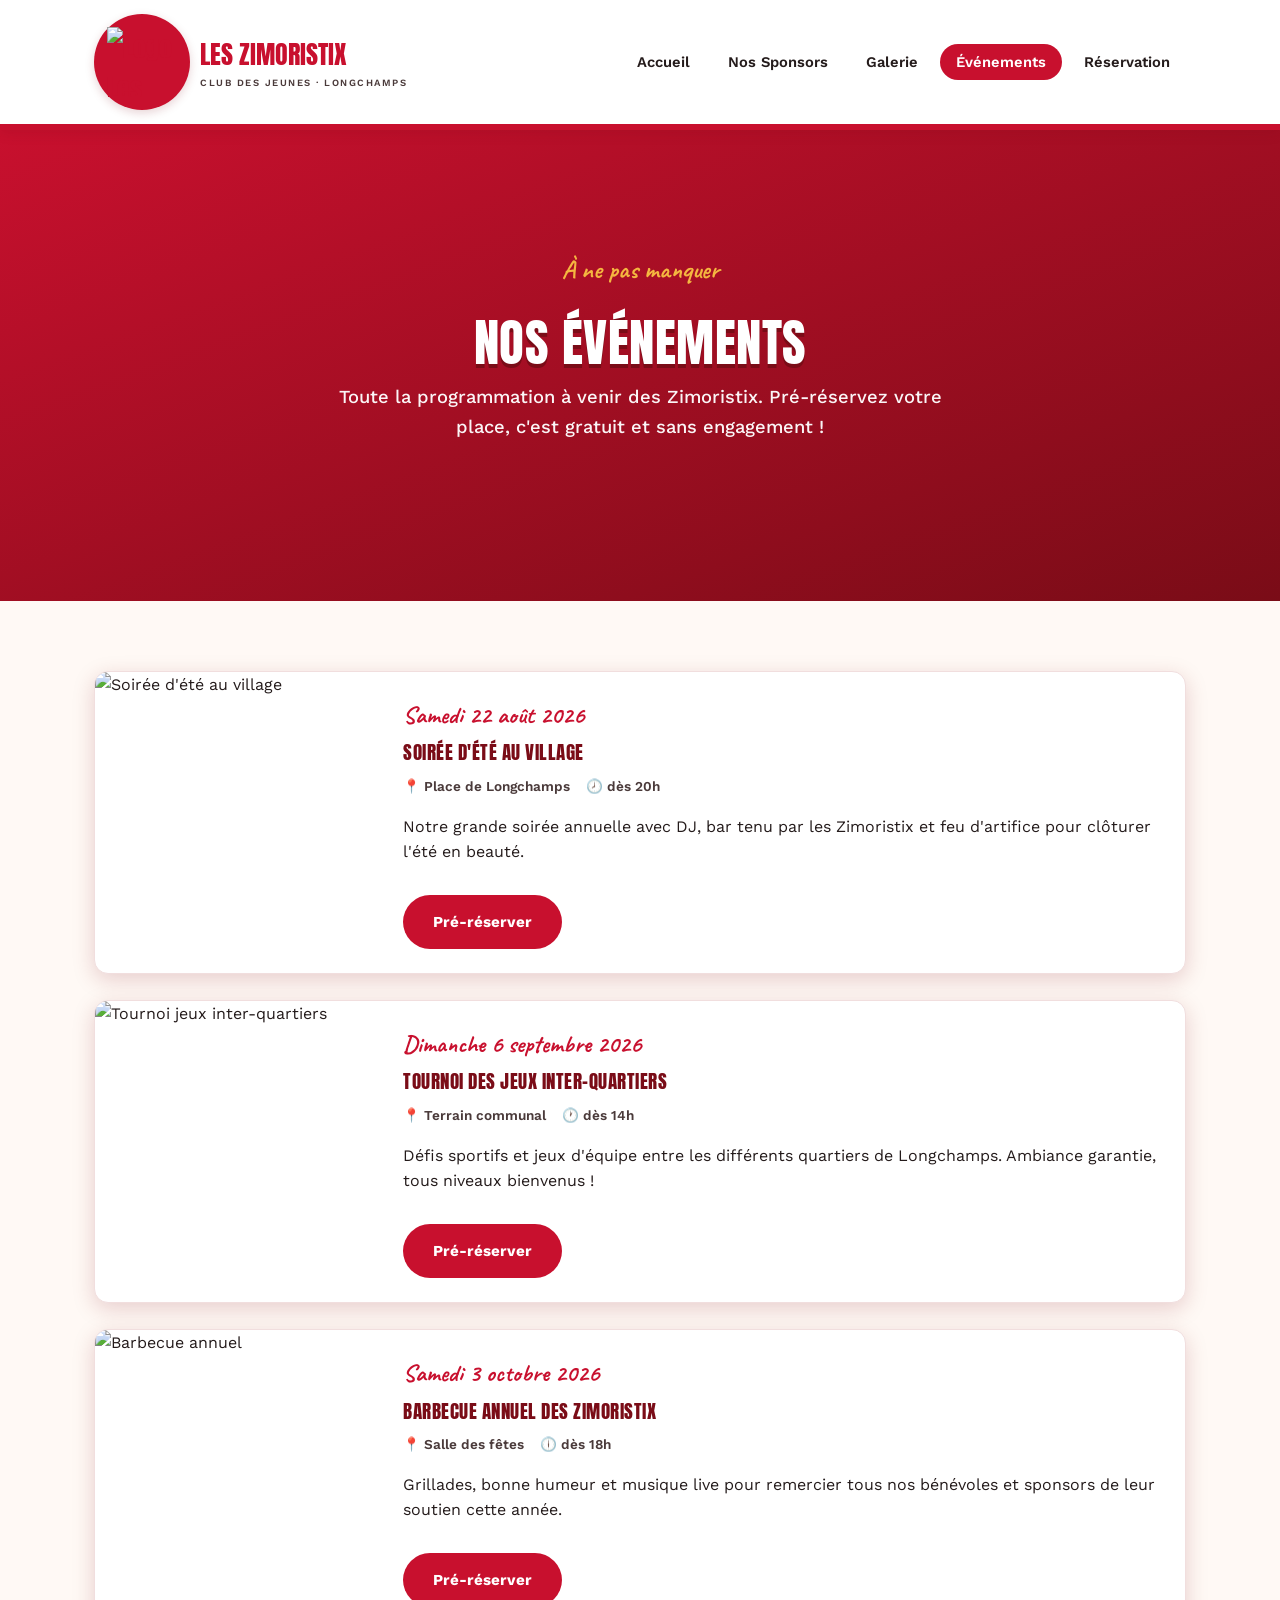
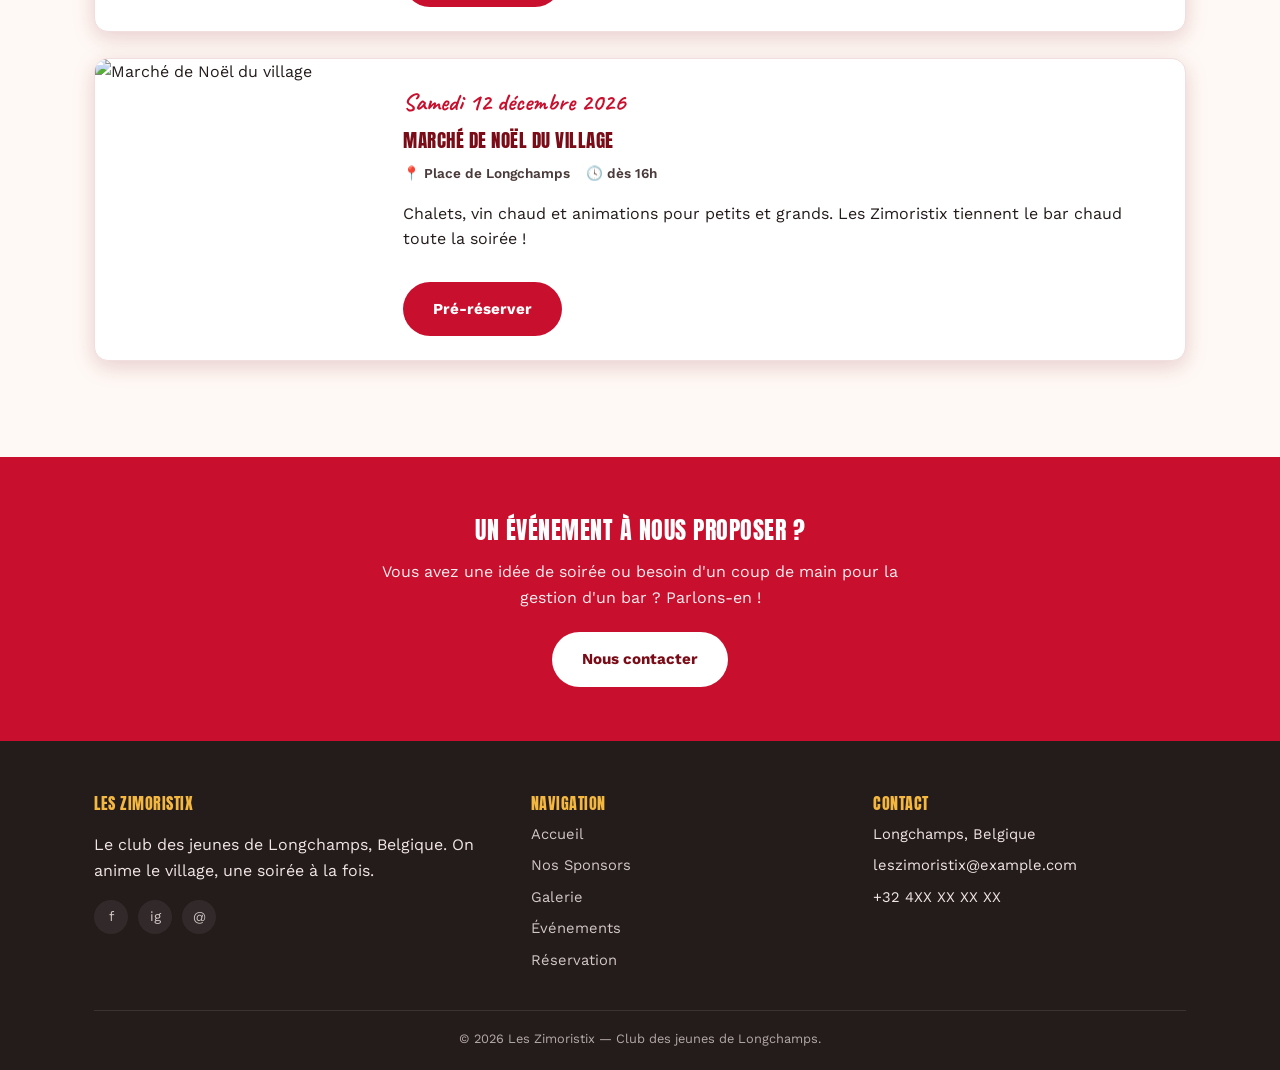
==== evenements.html @ 28c6909c "Add files via upload" ====
<!DOCTYPE html>
<html lang="fr">
<head>
<meta charset="UTF-8">
<meta name="viewport" content="width=device-width, initial-scale=1.0">
<title>Événements — Les Zimoristix</title>
<link rel="stylesheet" href="style.css">
<link rel="icon" type="image/png" href="https://i.imgur.com/XbCeOe2.png">
</head>
<body>

<header>
  <div class="nav-wrap">
    <a href="index.html" class="logo">
      <span class="logo-badge"><img src="https://i.imgur.com/XbCeOe2.png" alt="Logo Les Zimoristix" width="70" height="70" style="height:70px;width:auto;max-width:78px;display:block;object-fit:contain;"></span>
      <span>LES ZIMORISTIX<small>Club des jeunes · Longchamps</small></span>
    </a>
    <button class="nav-toggle" id="navToggle" aria-label="Ouvrir le menu" aria-expanded="false">
      <span></span><span></span><span></span>
    </button>
    <nav id="mainNav">
      <ul>
        <li><a href="index.html">Accueil</a></li>
        <li><a href="sponsors.html">Nos Sponsors</a></li>
        <li><a href="galerie.html">Galerie</a></li>
        <li><a href="evenements.html" class="active">Événements</a></li>
        <li><a href="reservation.html">Réservation</a></li>
      </ul>
    </nav>
  </div>
</header>

<section class="hero">
  <div class="hero-inner">
    <span class="accent">À ne pas manquer</span>
    <h1 style="font-size:clamp(2rem,6vw,3.2rem);">Nos Événements</h1>
    <p class="sub">Toute la programmation à venir des Zimoristix. Pré-réservez votre place, c'est gratuit et sans engagement !</p>
  </div>
</section>

<section>
  <div class="container">

    <div class="event-card">
      <img src="https://picsum.photos/seed/event-soiree-ete/300/300" alt="Soirée d'été au village">
      <div class="event-body">
        <span class="event-date">Samedi 22 août 2026</span>
        <h3 class="mt-0">Soirée d'été au village</h3>
        <div class="event-meta"><span>📍 Place de Longchamps</span><span>🕗 dès 20h</span></div>
        <p>Notre grande soirée annuelle avec DJ, bar tenu par les Zimoristix et feu d'artifice pour clôturer l'été en beauté.</p>
        <a href="reservation.html" class="btn btn-rouge" style="margin-top:14px;">Pré-réserver</a>
      </div>
    </div>

    <div class="event-card">
      <img src="https://picsum.photos/seed/event-jeux-quartiers/300/300" alt="Tournoi jeux inter-quartiers">
      <div class="event-body">
        <span class="event-date">Dimanche 6 septembre 2026</span>
        <h3 class="mt-0">Tournoi des jeux inter-quartiers</h3>
        <div class="event-meta"><span>📍 Terrain communal</span><span>🕐 dès 14h</span></div>
        <p>Défis sportifs et jeux d'équipe entre les différents quartiers de Longchamps. Ambiance garantie, tous niveaux bienvenus !</p>
        <a href="reservation.html" class="btn btn-rouge" style="margin-top:14px;">Pré-réserver</a>
      </div>
    </div>

    <div class="event-card">
      <img src="https://picsum.photos/seed/event-bbq/300/300" alt="Barbecue annuel">
      <div class="event-body">
        <span class="event-date">Samedi 3 octobre 2026</span>
        <h3 class="mt-0">Barbecue annuel des Zimoristix</h3>
        <div class="event-meta"><span>📍 Salle des fêtes</span><span>🕕 dès 18h</span></div>
        <p>Grillades, bonne humeur et musique live pour remercier tous nos bénévoles et sponsors de leur soutien cette année.</p>
        <a href="reservation.html" class="btn btn-rouge" style="margin-top:14px;">Pré-réserver</a>
      </div>
    </div>

    <div class="event-card">
      <img src="https://picsum.photos/seed/event-marche-noel/300/300" alt="Marché de Noël du village">
      <div class="event-body">
        <span class="event-date">Samedi 12 décembre 2026</span>
        <h3 class="mt-0">Marché de Noël du village</h3>
        <div class="event-meta"><span>📍 Place de Longchamps</span><span>🕓 dès 16h</span></div>
        <p>Chalets, vin chaud et animations pour petits et grands. Les Zimoristix tiennent le bar chaud toute la soirée !</p>
        <a href="reservation.html" class="btn btn-rouge" style="margin-top:14px;">Pré-réserver</a>
      </div>
    </div>

  </div>
</section>

<div class="strip">
  <div class="container">
    <h2>Un événement à nous proposer ?</h2>
    <p>Vous avez une idée de soirée ou besoin d'un coup de main pour la gestion d'un bar ? Parlons-en !</p>
    <div class="cta-row">
      <a href="reservation.html" class="btn btn-white">Nous contacter</a>
    </div>
  </div>
</div>

<footer>
  <div class="container">
    <div class="footer-grid">
      <div>
        <h4>Les Zimoristix</h4>
        <p>Le club des jeunes de Longchamps, Belgique. On anime le village, une soirée à la fois.</p>
        <div class="socials">
          <a href="#" aria-label="Facebook">f</a>
          <a href="#" aria-label="Instagram">ig</a>
          <a href="#" aria-label="Email">@</a>
        </div>
      </div>
      <div>
        <h4>Navigation</h4>
        <ul>
          <li><a href="index.html">Accueil</a></li>
          <li><a href="sponsors.html">Nos Sponsors</a></li>
          <li><a href="galerie.html">Galerie</a></li>
          <li><a href="evenements.html">Événements</a></li>
          <li><a href="reservation.html">Réservation</a></li>
        </ul>
      </div>
      <div>
        <h4>Contact</h4>
        <ul>
          <li>Longchamps, Belgique</li>
          <li>leszimoristix@example.com</li>
          <li>+32 4XX XX XX XX</li>
        </ul>
      </div>
    </div>
    <div class="footer-bottom">
      © 2026 Les Zimoristix — Club des jeunes de Longchamps.
    </div>
  </div>
</footer>

<script src="script.js"></script>
</body>
</html>
---- style.css ----
/* ============================================
   LES ZIMORISTIX — Club des jeunes de Longchamps
   Palette : Rouge kermesse + Blanc + touche Or
   ============================================ */

@import url('https://fonts.googleapis.com/css2?family=Anton&family=Caveat:wght@600;700&family=Work+Sans:wght@400;500;600;700;800&display=swap');

:root{
  --rouge: #C8102E;
  --rouge-vif: #E8283F;
  --rouge-fonce: #7A0C17;
  --blanc: #FFFFFF;
  --blanc-casse: #FFF9F5;
  --encre: #241B1B;
  --encre-douce: #4A3A3A;
  --or: #F4B740;
  --ombre: rgba(122,12,23,0.18);
  --radius: 14px;
}

*{ box-sizing: border-box; }

html{ scroll-behavior: smooth; }

body{
  margin:0;
  font-family: 'Work Sans', sans-serif;
  background: var(--blanc-casse);
  color: var(--encre);
  line-height: 1.6;
  -webkit-font-smoothing: antialiased;
}

h1,h2,h3,h4{
  font-family: 'Anton', sans-serif;
  font-weight: 400;
  letter-spacing: 0.5px;
  margin: 0 0 0.4em 0;
  color: var(--rouge-fonce);
  text-transform: uppercase;
}

a{ color: inherit; text-decoration: none; }

img{ max-width:100%; display:block; }

.container{
  max-width: 1140px;
  margin: 0 auto;
  padding: 0 24px;
}

.accent{
  font-family: 'Caveat', cursive;
  color: var(--rouge);
  font-size: 1.4rem;
  font-weight: 700;
}

/* ---------- Header / Nav ---------- */
header{
  background: var(--blanc);
  position: sticky;
  top:0;
  z-index: 100;
  border-bottom: 6px solid var(--rouge);
  box-shadow: 0 2px 12px var(--ombre);
}
.nav-wrap{
  max-width: 1140px;
  margin: 0 auto;
  padding: 14px 24px;
  display:flex;
  align-items:center;
  justify-content: space-between;
  flex-wrap: wrap;
  gap: 12px;
}
.logo{
  display:flex;
  align-items:center;
  gap:10px;
  font-family:'Anton', sans-serif;
  font-size: 1.6rem;
  color: var(--rouge);
}
.logo-badge{
  background: var(--rouge);
  width: 96px;
  height: 96px;
  border-radius: 50%;
  display:flex;
  align-items:center;
  justify-content:center;
  flex-shrink:0;
  box-shadow: 0 3px 10px var(--ombre);
}
.logo-badge img{
  height: 70px;
  width: auto;
  max-width: 78px;
  display:block;
  object-fit: contain;
}
.logo small{
  display:block;
  font-family:'Work Sans', sans-serif;
  font-size: 0.6rem;
  font-weight: 600;
  color: var(--encre-douce);
  letter-spacing: 1.5px;
  text-transform: uppercase;
}
nav ul{
  list-style:none;
  display:flex;
  gap: 6px;
  margin:0; padding:0;
  flex-wrap: wrap;
}
nav a{
  padding: 9px 16px;
  border-radius: 999px;
  font-weight: 600;
  font-size: 0.92rem;
  color: var(--encre);
  transition: 0.2s;
}
nav a:hover{ background: var(--blanc-casse); color: var(--rouge); }
nav a.active{
  background: var(--rouge);
  color: var(--blanc);
}

/* Bouton hamburger (mobile) */
.nav-toggle{
  display:none;
  flex-direction: column;
  justify-content:center;
  gap: 5px;
  width: 42px;
  height: 42px;
  border: none;
  background: transparent;
  cursor:pointer;
  padding: 0;
  flex-shrink: 0;
}
.nav-toggle span{
  display:block;
  width: 100%;
  height: 3px;
  border-radius: 2px;
  background: var(--rouge);
  transition: transform 0.25s ease, opacity 0.2s ease;
}
.nav-toggle.open span:nth-child(1){ transform: translateY(8px) rotate(45deg); }
.nav-toggle.open span:nth-child(2){ opacity: 0; }
.nav-toggle.open span:nth-child(3){ transform: translateY(-8px) rotate(-45deg); }

/* ---------- Hero ---------- */
.hero{
  background: linear-gradient(160deg, var(--rouge) 0%, var(--rouge-fonce) 100%);
  color: var(--blanc);
  position: relative;
  overflow: hidden;
}
.hero-inner{
  max-width: 900px;
  margin: 0 auto;
  padding: 50px 24px 80px;
  text-align:center;
}
.hero h1{
  color: var(--blanc);
  font-size: clamp(2.4rem, 7vw, 4.6rem);
  line-height: 1;
  margin-bottom: 14px;
  text-shadow: 0 4px 0 var(--rouge-fonce);
}
.hero .sub{
  font-size: 1.15rem;
  font-weight: 500;
  max-width: 620px;
  margin: 0 auto 10px;
  opacity: 0.96;
}
.hero .accent{
  color: var(--or);
  display:block;
  margin-bottom: 26px;
  font-size: 1.6rem;
}
.cta-row{
  display:flex;
  gap:14px;
  justify-content:center;
  flex-wrap: wrap;
  margin-top: 20px;
}
.btn{
  display:inline-block;
  padding: 13px 28px;
  border-radius: 999px;
  font-weight: 700;
  font-size: 0.95rem;
  border: 2px solid transparent;
  cursor:pointer;
  transition: transform 0.15s ease, box-shadow 0.15s ease;
}
.btn:hover{ transform: translateY(-2px); }
.btn-white{ background: var(--blanc); color: var(--rouge-fonce); }
.btn-white:hover{ box-shadow: 0 6px 18px rgba(0,0,0,0.25); }
.btn-outline{ border-color: var(--blanc); color: var(--blanc); background: transparent; }
.btn-outline:hover{ background: rgba(255,255,255,0.12); }
.btn-rouge{ background: var(--rouge); color: var(--blanc); }
.btn-rouge:hover{ box-shadow: 0 6px 18px var(--ombre); }
.btn:disabled, .btn.disabled{ opacity:0.55; cursor:not-allowed; transform:none !important; box-shadow:none !important; }

/* ---------- Sections ---------- */
.section-head{
  text-align:center;
  max-width: 640px;
  margin: 0 auto 44px;
}
.section-head h2{ font-size: clamp(1.8rem, 4vw, 2.6rem); }
.section-head p{ color: var(--encre-douce); }
.eyebrow{
  display:inline-block;
  font-family:'Caveat', cursive;
  font-size: 1.3rem;
  color: var(--rouge);
  margin-bottom: 4px;
}

/* ---------- Cards ---------- */
.grid{
  display:grid;
  gap: 28px;
}
.grid-3{ grid-template-columns: repeat(3, 1fr); }
.grid-2{ grid-template-columns: repeat(2, 1fr); }
.grid-4{ grid-template-columns: repeat(4, 1fr); }

.card{
  background: var(--blanc);
  border-radius: var(--radius);
  overflow:hidden;
  box-shadow: 0 6px 22px var(--ombre);
  border: 1px solid #f1dede;
  transition: transform 0.2s ease, box-shadow 0.2s ease;
}
.card:hover{ transform: translateY(-6px); box-shadow: 0 14px 30px var(--ombre); }
.card img{ width:100%; height: 190px; object-fit: cover; }
.card .card-body{ padding: 20px 22px 24px; }
.card h3{ font-size: 1.15rem; margin-bottom: 8px; }
.card p{ color: var(--encre-douce); font-size: 0.94rem; margin:0; }

.tag{
  display:inline-block;
  background: var(--or);
  color: var(--rouge-fonce);
  font-weight: 700;
  font-size: 0.72rem;
  text-transform: uppercase;
  letter-spacing: 0.6px;
  padding: 4px 10px;
  border-radius: 999px;
  margin-bottom: 10px;
}

/* ---------- Intro / About block ---------- */
.about-flex{
  display:flex;
  gap: 46px;
  align-items:center;
  flex-wrap: wrap;
}
.about-flex .text{ flex: 1 1 380px; }
.about-flex .img{ flex: 1 1 380px; }
.about-flex img{
  border-radius: var(--radius);
  box-shadow: 0 10px 28px var(--ombre);
  border: 6px solid var(--blanc);
}
.checklist{ list-style:none; padding:0; margin: 18px 0 0; }
.checklist li{
  padding-left: 30px;
  position:relative;
  margin-bottom: 10px;
  font-weight: 500;
}
.checklist li::before{
  content:'';
  position:absolute;
  left:0; top:6px;
  width:0; height:0;
  border-style: solid;
  border-width: 8px 0 8px 12px;
  border-color: transparent transparent transparent var(--rouge);
}

/* ---------- Bande rouge (CTA strip) ---------- */
.strip{
  background: var(--rouge);
  color: var(--blanc);
  text-align:center;
  padding: 54px 24px;
}
.strip h2{ color: var(--blanc); }
.strip p{ opacity:0.92; max-width: 560px; margin: 0 auto 22px; }

/* ---------- Gallery ---------- */
.gallery-grid{
  display:grid;
  grid-template-columns: repeat(4, 1fr);
  gap: 16px;
}
.gallery-grid figure{
  margin:0;
  border-radius: 10px;
  overflow:hidden;
  position:relative;
  box-shadow: 0 4px 14px var(--ombre);
  border: 4px solid var(--blanc);
}
.gallery-grid img{ height: 210px; width:100%; object-fit:cover; transition: transform 0.35s ease; }
.gallery-grid figure:hover img{ transform: scale(1.08); }
.gallery-grid figcaption{
  position:absolute; bottom:0; left:0; right:0;
  background: linear-gradient(0deg, rgba(122,12,23,0.9), transparent);
  color: var(--blanc);
  font-size: 0.82rem;
  font-weight:600;
  padding: 20px 10px 8px;
}
.gallery-grid figure.tall img{ height: 440px; }
.gallery-grid figure.tall{ grid-row: span 2; }

/* ---------- Events / timeline ---------- */
.event-card{
  display:flex;
  gap: 22px;
  background: var(--blanc);
  border-radius: var(--radius);
  overflow:hidden;
  box-shadow: 0 6px 22px var(--ombre);
  margin-bottom: 26px;
  border: 1px solid #f1dede;
}
.event-card img{ width: 260px; height: auto; object-fit: cover; flex-shrink:0; }
.event-body{ padding: 24px 26px; }
.event-date{
  font-family:'Caveat', cursive;
  color: var(--rouge);
  font-size: 1.5rem;
  font-weight: 700;
  display:block;
  margin-bottom: 4px;
}
.event-meta{
  font-size: 0.85rem;
  color: var(--encre-douce);
  margin-bottom: 10px;
  font-weight: 600;
}
.event-meta span{ margin-right: 16px; }

/* ---------- Sponsors ---------- */
.sponsor-card{ text-align:center; }
.sponsor-card img{ height: 160px; object-fit: cover; }
.sponsor-card .card-body{ padding: 18px 20px 24px; }
.sponsor-card h3{ font-size: 1.05rem; }

/* ---------- Form (Réservation) ---------- */
.form-box{
  background: var(--blanc);
  border-radius: var(--radius);
  box-shadow: 0 8px 26px var(--ombre);
  padding: 36px;
  max-width: 640px;
  margin: 0 auto;
  border-top: 8px solid var(--rouge);
}
.form-row{ margin-bottom: 18px; }
.form-row label{
  display:block;
  font-weight: 700;
  font-size: 0.86rem;
  text-transform: uppercase;
  letter-spacing: 0.4px;
  color: var(--rouge-fonce);
  margin-bottom: 6px;
}
.form-row input, .form-row select, .form-row textarea{
  width:100%;
  padding: 12px 14px;
  border-radius: 10px;
  border: 2px solid #f0d9d9;
  font-family: inherit;
  font-size: 0.95rem;
  background: var(--blanc-casse);
  color: var(--encre);
}
.form-row input:focus, .form-row select:focus, .form-row textarea:focus{
  outline: none;
  border-color: var(--rouge);
}
.form-grid{ display:grid; grid-template-columns: 1fr 1fr; gap: 0 16px; }
.notice{
  background: #fff4e6;
  border: 2px dashed var(--or);
  color: var(--rouge-fonce);
  border-radius: 10px;
  padding: 14px 18px;
  font-weight: 600;
  font-size: 0.9rem;
  margin-bottom: 26px;
}
#confirmMsg{
  display:none;
  background: var(--blanc-casse);
  border-left: 5px solid var(--rouge);
  padding: 14px 18px;
  border-radius: 8px;
  margin-top: 18px;
  font-weight: 600;
}

/* ---------- Footer ---------- */
footer{
  background: var(--encre);
  color: #f1e6e6;
  padding: 50px 0 20px;
}
.footer-grid{
  display:grid;
  grid-template-columns: 1.3fr 1fr 1fr;
  gap: 30px;
  margin-bottom: 30px;
}
footer h4{ color: var(--or); font-size: 1rem; }
footer a{ color: #f1e6e6; opacity:0.85; }
footer a:hover{ opacity:1; text-decoration:underline; }
footer ul{ list-style:none; padding:0; margin:0; }
footer li{ margin-bottom: 8px; font-size: 0.92rem; }
.footer-bottom{
  border-top: 1px solid rgba(255,255,255,0.15);
  padding-top: 18px;
  text-align:center;
  font-size: 0.8rem;
  opacity: 0.7;
}
.socials{ display:flex; gap:10px; margin-top:10px; }
.socials a{
  width: 34px; height:34px;
  border-radius:50%;
  background: rgba(255,255,255,0.08);
  display:flex; align-items:center; justify-content:center;
  font-size: 0.85rem;
}
.socials a:hover{ background: var(--rouge); }

/* ---------- Utility ---------- */
.mt-0{ margin-top:0; }
.text-center{ text-align:center; }

/* ---------- Fluide : espacements et typo qui s'adaptent en continu ---------- */
section{ padding: clamp(40px, 7vw, 70px) 0; }
.container{ padding: 0 clamp(16px, 4vw, 24px); }
.hero-inner{ padding: clamp(40px, 8vw, 50px) clamp(16px, 4vw, 24px) clamp(50px, 9vw, 80px); }
.section-head{ margin-bottom: clamp(28px, 5vw, 44px); }
.card .card-body{ padding: clamp(16px, 3vw, 20px) clamp(18px, 3vw, 22px) clamp(20px, 3vw, 24px); }
.form-box{ padding: clamp(24px, 5vw, 36px); }

/* ---------- Responsive ---------- */

/* Tablette */
@media (max-width: 900px){
  .grid-3, .grid-4{ grid-template-columns: repeat(2, 1fr); }
  .about-flex{ flex-direction: column; }
  .footer-grid{ grid-template-columns: 1fr; gap: 34px; }
  .gallery-grid{ grid-template-columns: repeat(2, 1fr); }
  .gallery-grid figure.tall{ grid-row: span 1; }
  .gallery-grid figure.tall img{ height: 210px; }
  .form-grid{ grid-template-columns: 1fr; }
}

/* Menu mobile : à partir d'ici, le menu devient un menu déroulant */
@media (max-width: 760px){
  .nav-toggle{ display:flex; }
  .nav-wrap{ position: relative; }
  nav{ width:100%; order: 3; }
  nav ul{
    flex-direction: column;
    width:100%;
    gap: 4px;
    max-height: 0;
    overflow: hidden;
    opacity: 0;
    transition: max-height 0.3s ease, opacity 0.25s ease, margin 0.3s ease;
  }
  nav#mainNav.open ul{
    max-height: 400px;
    opacity: 1;
    margin-top: 10px;
  }
  nav ul li{ width:100%; }
  nav a{ display:block; text-align:center; padding: 12px 16px; }
  .event-card{ flex-direction: column; }
  .event-card img{ width:100%; height: clamp(160px, 45vw, 220px); }
}

/* Téléphone */
@media (max-width: 560px){
  .grid-3, .grid-4, .grid-2{ grid-template-columns: 1fr; }
  .logo{ font-size: 1.3rem; }
  .cta-row{ flex-direction: column; align-items: stretch; }
  .cta-row .btn{ text-align: center; }
  .gallery-grid{ grid-template-columns: 1fr; }
  .gallery-grid img, .gallery-grid figure.tall img{ height: 230px; }
}

/* Très petits écrans */
@media (max-width: 380px){
  .logo small{ display:none; }
  .hero .accent{ font-size: 1.3rem; }
}

/* Bulle du logo un peu plus compacte sur mobile */
@media (max-width: 560px){
  .logo-badge{ width: 68px; height: 68px; }
  .logo-badge img{ height: 48px; max-width: 54px; }
}

@media (prefers-reduced-motion: reduce){
  *{ transition:none !important; animation:none !important; scroll-behavior:auto !important; }
}
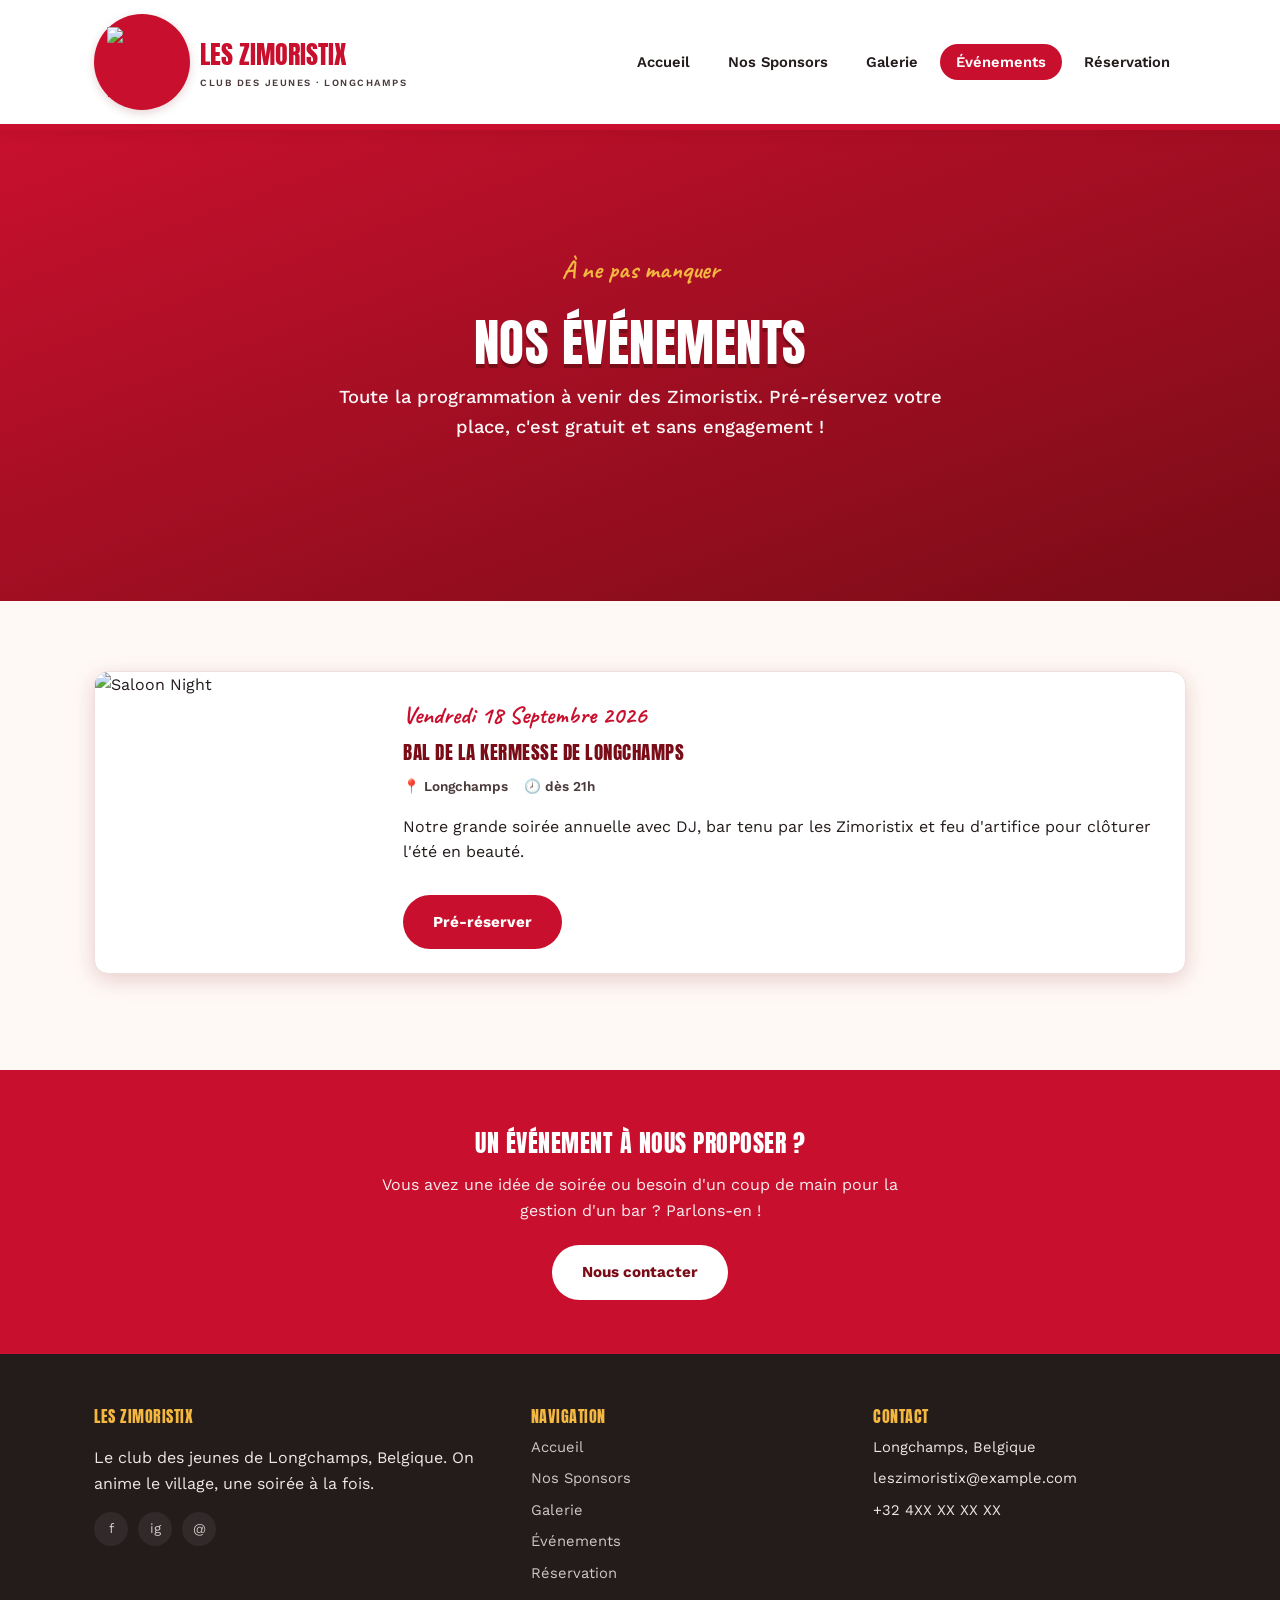
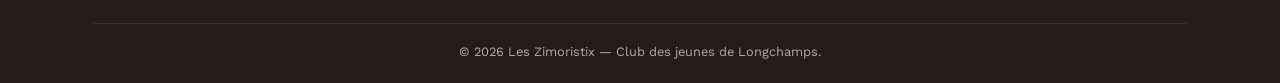
==== commit 52eb5d26: "Update event details and remove old events" ====
--- a/evenements.html
+++ b/evenements.html
@@ -42,52 +42,18 @@
   <div class="container">
 
     <div class="event-card">
-      <img src="https://picsum.photos/seed/event-soiree-ete/300/300" alt="Soirée d'été au village">
+      <img src="https://i.imgur.com/nrPJ3qL.png" alt="Saloon Night">
       <div class="event-body">
-        <span class="event-date">Samedi 22 août 2026</span>
-        <h3 class="mt-0">Soirée d'été au village</h3>
-        <div class="event-meta"><span>📍 Place de Longchamps</span><span>🕗 dès 20h</span></div>
+        <span class="event-date">Vendredi 18 Septembre 2026</span>
+        <h3 class="mt-0">Bal de la Kermesse de Longchamps</h3>
+        <div class="event-meta"><span>📍 Longchamps</span><span>🕗 dès 21h</span></div>
         <p>Notre grande soirée annuelle avec DJ, bar tenu par les Zimoristix et feu d'artifice pour clôturer l'été en beauté.</p>
-        <a href="reservation.html" class="btn btn-rouge" style="margin-top:14px;">Pré-réserver</a>
-      </div>
-    </div>
-
-    <div class="event-card">
-      <img src="https://picsum.photos/seed/event-jeux-quartiers/300/300" alt="Tournoi jeux inter-quartiers">
-      <div class="event-body">
-        <span class="event-date">Dimanche 6 septembre 2026</span>
-        <h3 class="mt-0">Tournoi des jeux inter-quartiers</h3>
-        <div class="event-meta"><span>📍 Terrain communal</span><span>🕐 dès 14h</span></div>
-        <p>Défis sportifs et jeux d'équipe entre les différents quartiers de Longchamps. Ambiance garantie, tous niveaux bienvenus !</p>
-        <a href="reservation.html" class="btn btn-rouge" style="margin-top:14px;">Pré-réserver</a>
-      </div>
-    </div>
-
-    <div class="event-card">
-      <img src="https://picsum.photos/seed/event-bbq/300/300" alt="Barbecue annuel">
-      <div class="event-body">
-        <span class="event-date">Samedi 3 octobre 2026</span>
-        <h3 class="mt-0">Barbecue annuel des Zimoristix</h3>
-        <div class="event-meta"><span>📍 Salle des fêtes</span><span>🕕 dès 18h</span></div>
-        <p>Grillades, bonne humeur et musique live pour remercier tous nos bénévoles et sponsors de leur soutien cette année.</p>
-        <a href="reservation.html" class="btn btn-rouge" style="margin-top:14px;">Pré-réserver</a>
-      </div>
-    </div>
-
-    <div class="event-card">
-      <img src="https://picsum.photos/seed/event-marche-noel/300/300" alt="Marché de Noël du village">
-      <div class="event-body">
-        <span class="event-date">Samedi 12 décembre 2026</span>
-        <h3 class="mt-0">Marché de Noël du village</h3>
-        <div class="event-meta"><span>📍 Place de Longchamps</span><span>🕓 dès 16h</span></div>
-        <p>Chalets, vin chaud et animations pour petits et grands. Les Zimoristix tiennent le bar chaud toute la soirée !</p>
         <a href="reservation.html" class="btn btn-rouge" style="margin-top:14px;">Pré-réserver</a>
       </div>
     </div>
 
   </div>
 </section>
-
 <div class="strip">
   <div class="container">
     <h2>Un événement à nous proposer ?</h2>
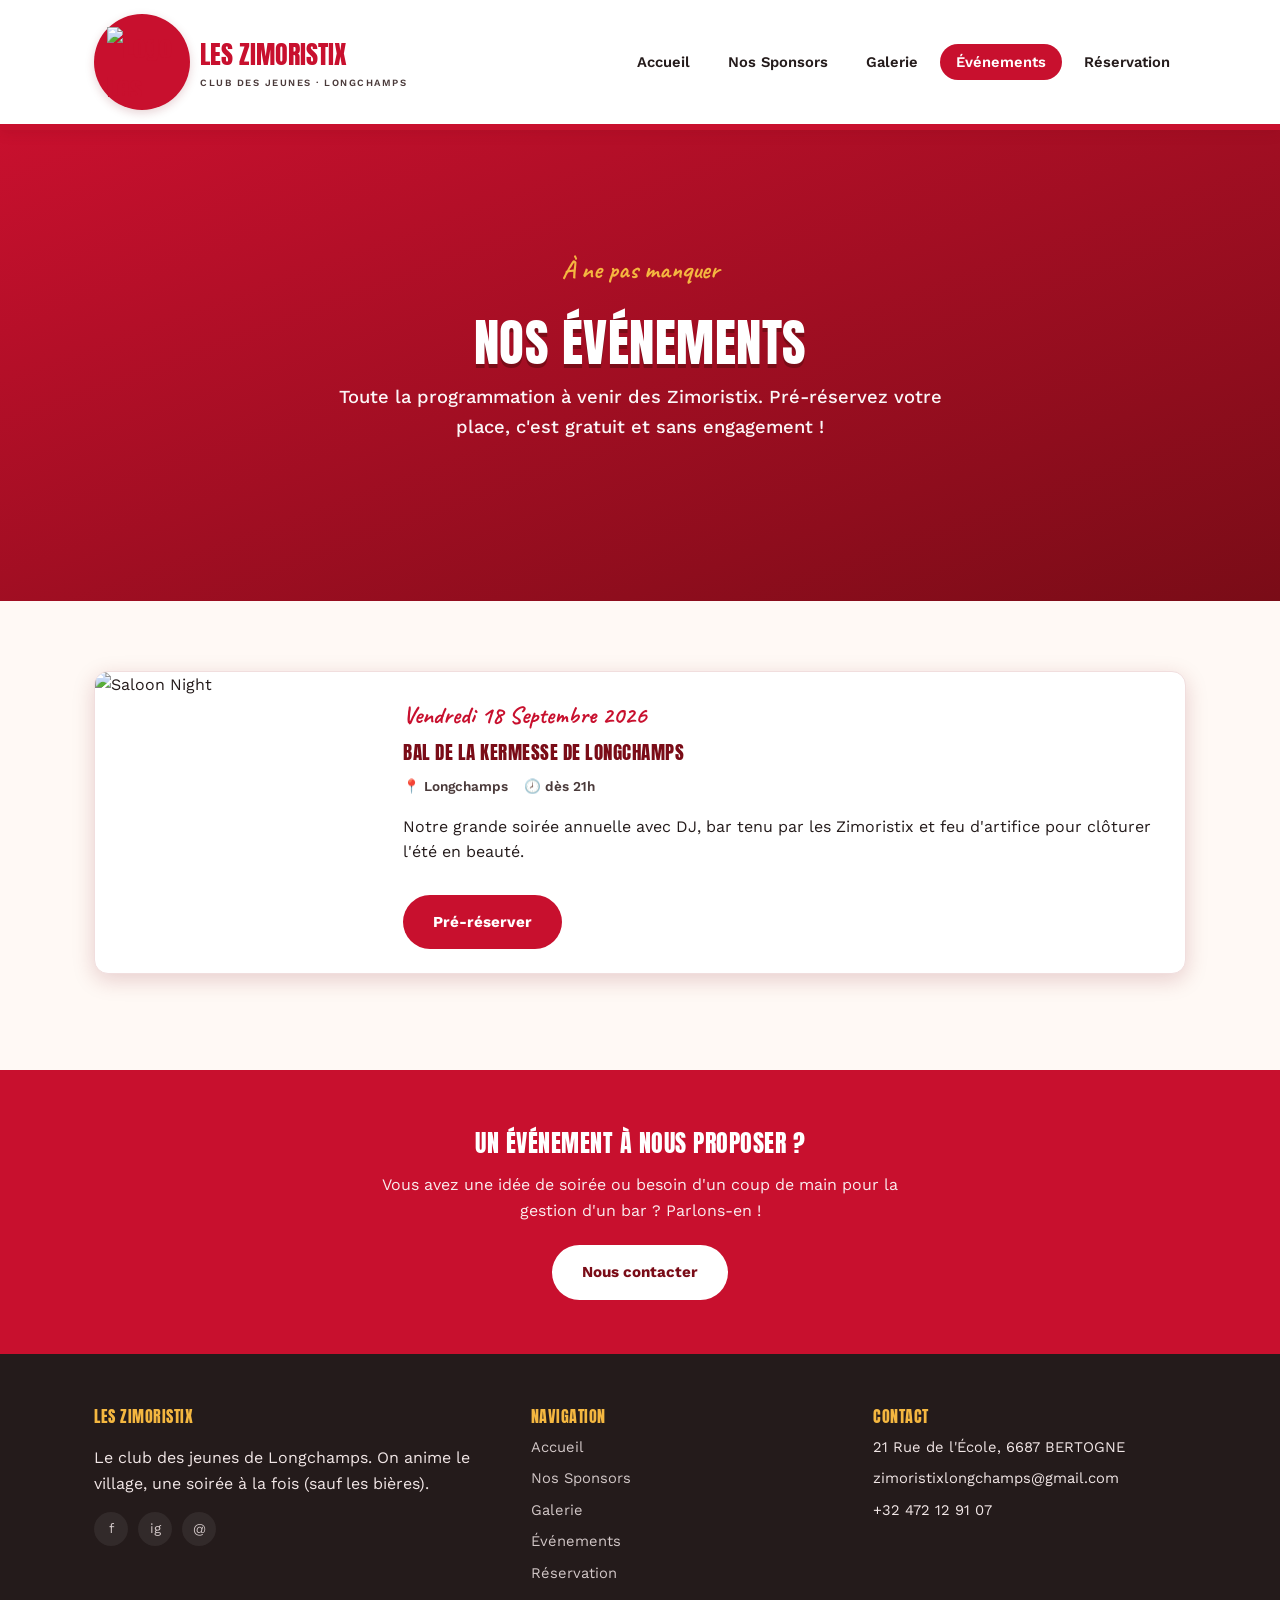
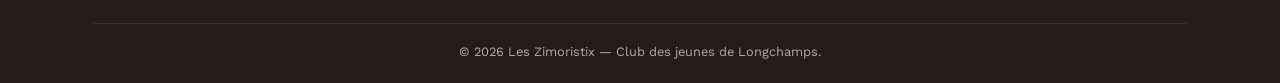
==== commit 6d6178c7: "Revise footer content for Les Zimoristix Updated club description and contact information." ====
--- a/evenements.html
+++ b/evenements.html
@@ -69,7 +69,7 @@
     <div class="footer-grid">
       <div>
         <h4>Les Zimoristix</h4>
-        <p>Le club des jeunes de Longchamps, Belgique. On anime le village, une soirée à la fois.</p>
+        <p>Le club des jeunes de Longchamps. On anime le village, une soirée à la fois (sauf les bières).</p>
         <div class="socials">
           <a href="#" aria-label="Facebook">f</a>
           <a href="#" aria-label="Instagram">ig</a>
@@ -89,9 +89,9 @@
       <div>
         <h4>Contact</h4>
         <ul>
-          <li>Longchamps, Belgique</li>
-          <li>leszimoristix@example.com</li>
-          <li>+32 4XX XX XX XX</li>
+          <li>21 Rue de l'École, 6687 BERTOGNE</li>
+          <li>zimoristixlongchamps@gmail.com</li>
+          <li>+32 472 12 91 07</li>
         </ul>
       </div>
     </div>
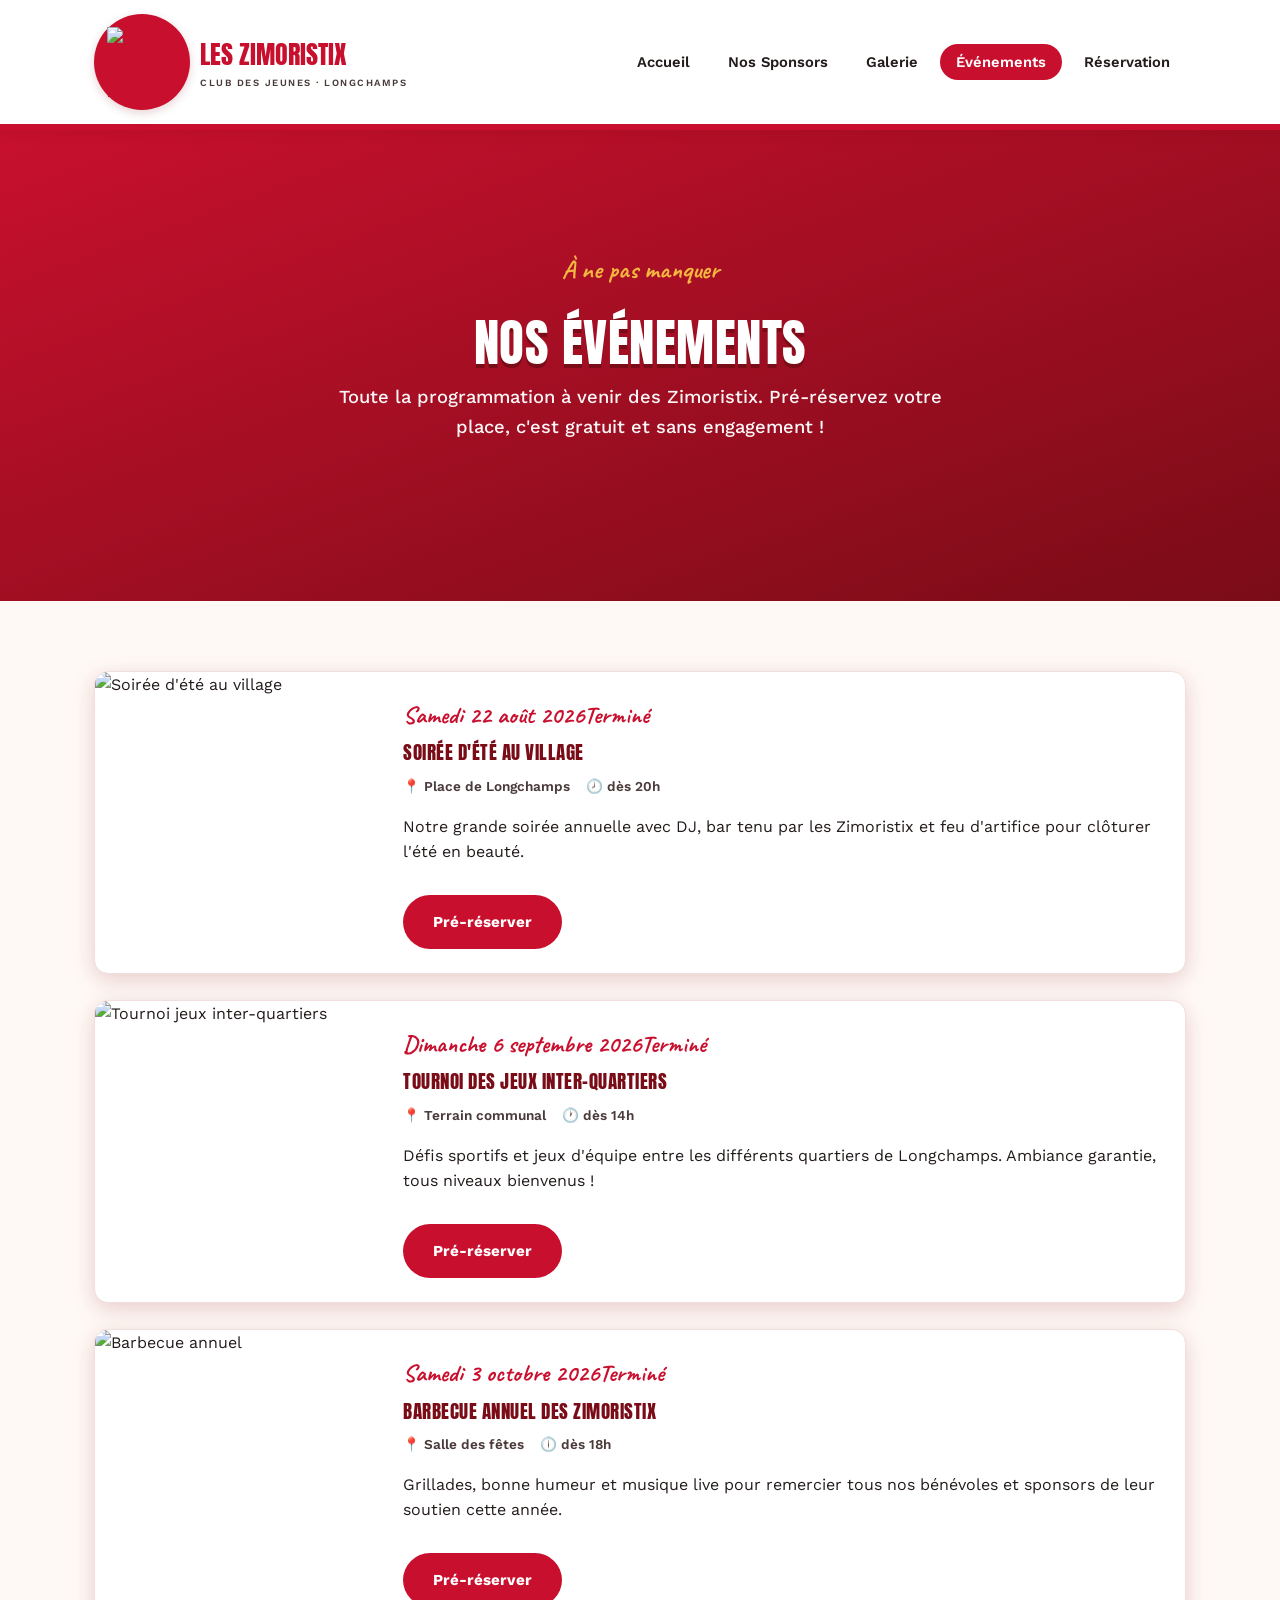
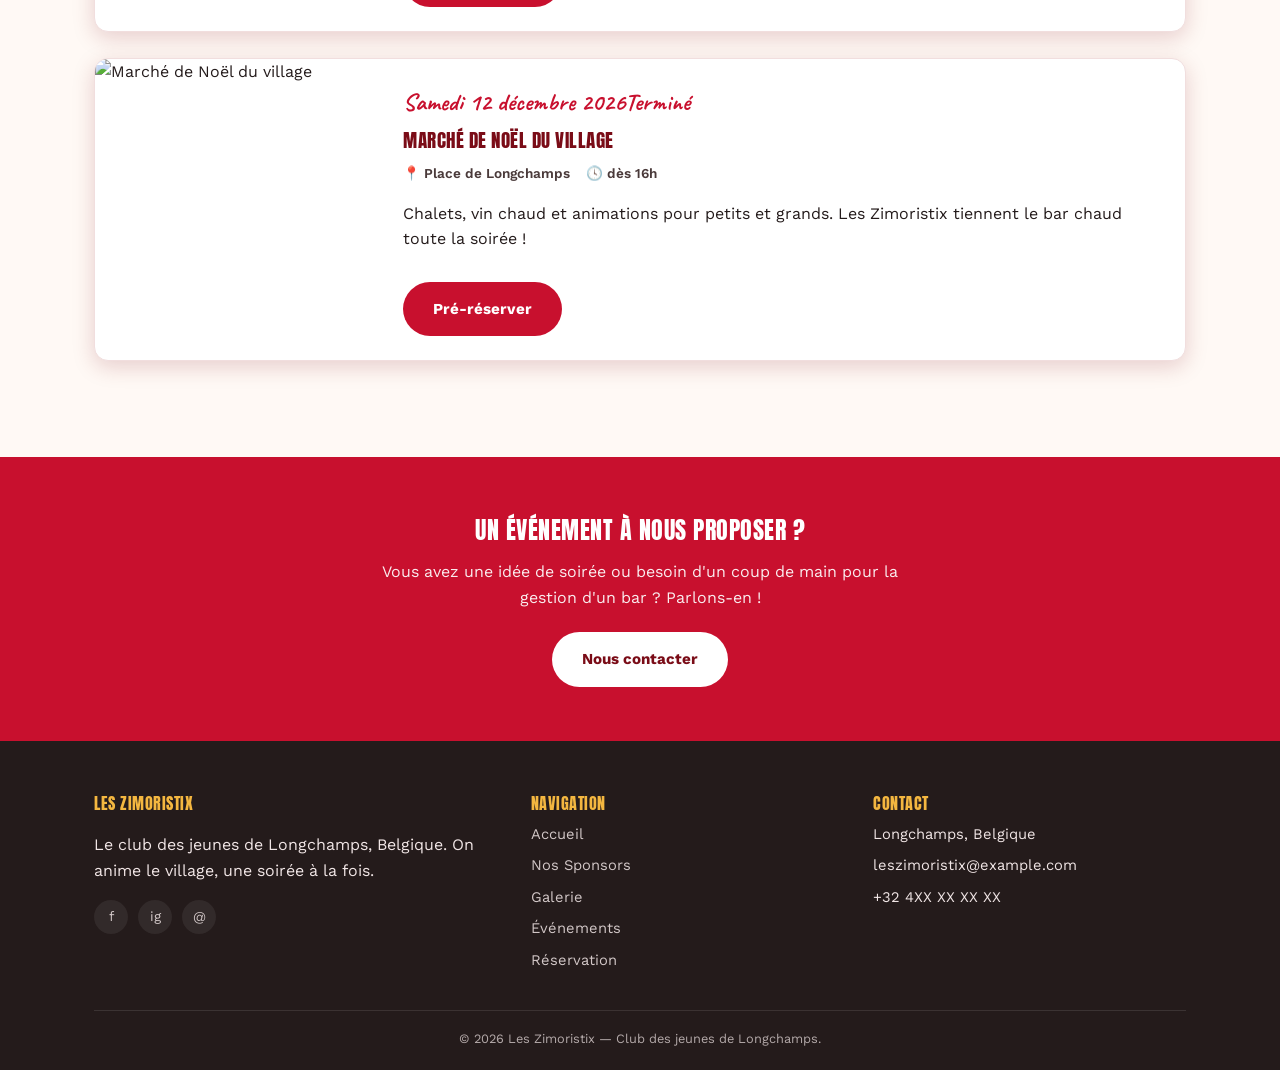
==== commit d754c100: "Add files via upload" ====
--- a/evenements.html
+++ b/evenements.html
@@ -41,19 +41,53 @@
 <section>
   <div class="container">
 
-    <div class="event-card">
-      <img src="https://i.imgur.com/nrPJ3qL.png" alt="Saloon Night">
+    <div class="event-card" data-date="2026-08-22">
+      <img src="https://picsum.photos/seed/event-soiree-ete/300/300" alt="Soirée d'été au village">
       <div class="event-body">
-        <span class="event-date">Vendredi 18 Septembre 2026</span>
-        <h3 class="mt-0">Bal de la Kermesse de Longchamps</h3>
-        <div class="event-meta"><span>📍 Longchamps</span><span>🕗 dès 21h</span></div>
+        <span class="event-date">Samedi 22 août 2026<span class="past-badge">Terminé</span></span>
+        <h3 class="mt-0">Soirée d'été au village</h3>
+        <div class="event-meta"><span>📍 Place de Longchamps</span><span>🕗 dès 20h</span></div>
         <p>Notre grande soirée annuelle avec DJ, bar tenu par les Zimoristix et feu d'artifice pour clôturer l'été en beauté.</p>
+        <a href="reservation.html" class="btn btn-rouge" style="margin-top:14px;">Pré-réserver</a>
+      </div>
+    </div>
+
+    <div class="event-card" data-date="2026-09-06">
+      <img src="https://picsum.photos/seed/event-jeux-quartiers/300/300" alt="Tournoi jeux inter-quartiers">
+      <div class="event-body">
+        <span class="event-date">Dimanche 6 septembre 2026<span class="past-badge">Terminé</span></span>
+        <h3 class="mt-0">Tournoi des jeux inter-quartiers</h3>
+        <div class="event-meta"><span>📍 Terrain communal</span><span>🕐 dès 14h</span></div>
+        <p>Défis sportifs et jeux d'équipe entre les différents quartiers de Longchamps. Ambiance garantie, tous niveaux bienvenus !</p>
+        <a href="reservation.html" class="btn btn-rouge" style="margin-top:14px;">Pré-réserver</a>
+      </div>
+    </div>
+
+    <div class="event-card" data-date="2026-10-03">
+      <img src="https://picsum.photos/seed/event-bbq/300/300" alt="Barbecue annuel">
+      <div class="event-body">
+        <span class="event-date">Samedi 3 octobre 2026<span class="past-badge">Terminé</span></span>
+        <h3 class="mt-0">Barbecue annuel des Zimoristix</h3>
+        <div class="event-meta"><span>📍 Salle des fêtes</span><span>🕕 dès 18h</span></div>
+        <p>Grillades, bonne humeur et musique live pour remercier tous nos bénévoles et sponsors de leur soutien cette année.</p>
+        <a href="reservation.html" class="btn btn-rouge" style="margin-top:14px;">Pré-réserver</a>
+      </div>
+    </div>
+
+    <div class="event-card" data-date="2026-12-12">
+      <img src="https://picsum.photos/seed/event-marche-noel/300/300" alt="Marché de Noël du village">
+      <div class="event-body">
+        <span class="event-date">Samedi 12 décembre 2026<span class="past-badge">Terminé</span></span>
+        <h3 class="mt-0">Marché de Noël du village</h3>
+        <div class="event-meta"><span>📍 Place de Longchamps</span><span>🕓 dès 16h</span></div>
+        <p>Chalets, vin chaud et animations pour petits et grands. Les Zimoristix tiennent le bar chaud toute la soirée !</p>
         <a href="reservation.html" class="btn btn-rouge" style="margin-top:14px;">Pré-réserver</a>
       </div>
     </div>
 
   </div>
 </section>
+
 <div class="strip">
   <div class="container">
     <h2>Un événement à nous proposer ?</h2>
@@ -69,7 +103,7 @@
     <div class="footer-grid">
       <div>
         <h4>Les Zimoristix</h4>
-        <p>Le club des jeunes de Longchamps. On anime le village, une soirée à la fois (sauf les bières).</p>
+        <p>Le club des jeunes de Longchamps, Belgique. On anime le village, une soirée à la fois.</p>
         <div class="socials">
           <a href="#" aria-label="Facebook">f</a>
           <a href="#" aria-label="Instagram">ig</a>
@@ -89,9 +123,9 @@
       <div>
         <h4>Contact</h4>
         <ul>
-          <li>21 Rue de l'École, 6687 BERTOGNE</li>
-          <li>zimoristixlongchamps@gmail.com</li>
-          <li>+32 472 12 91 07</li>
+          <li>Longchamps, Belgique</li>
+          <li>leszimoristix@example.com</li>
+          <li>+32 4XX XX XX XX</li>
         </ul>
       </div>
     </div>
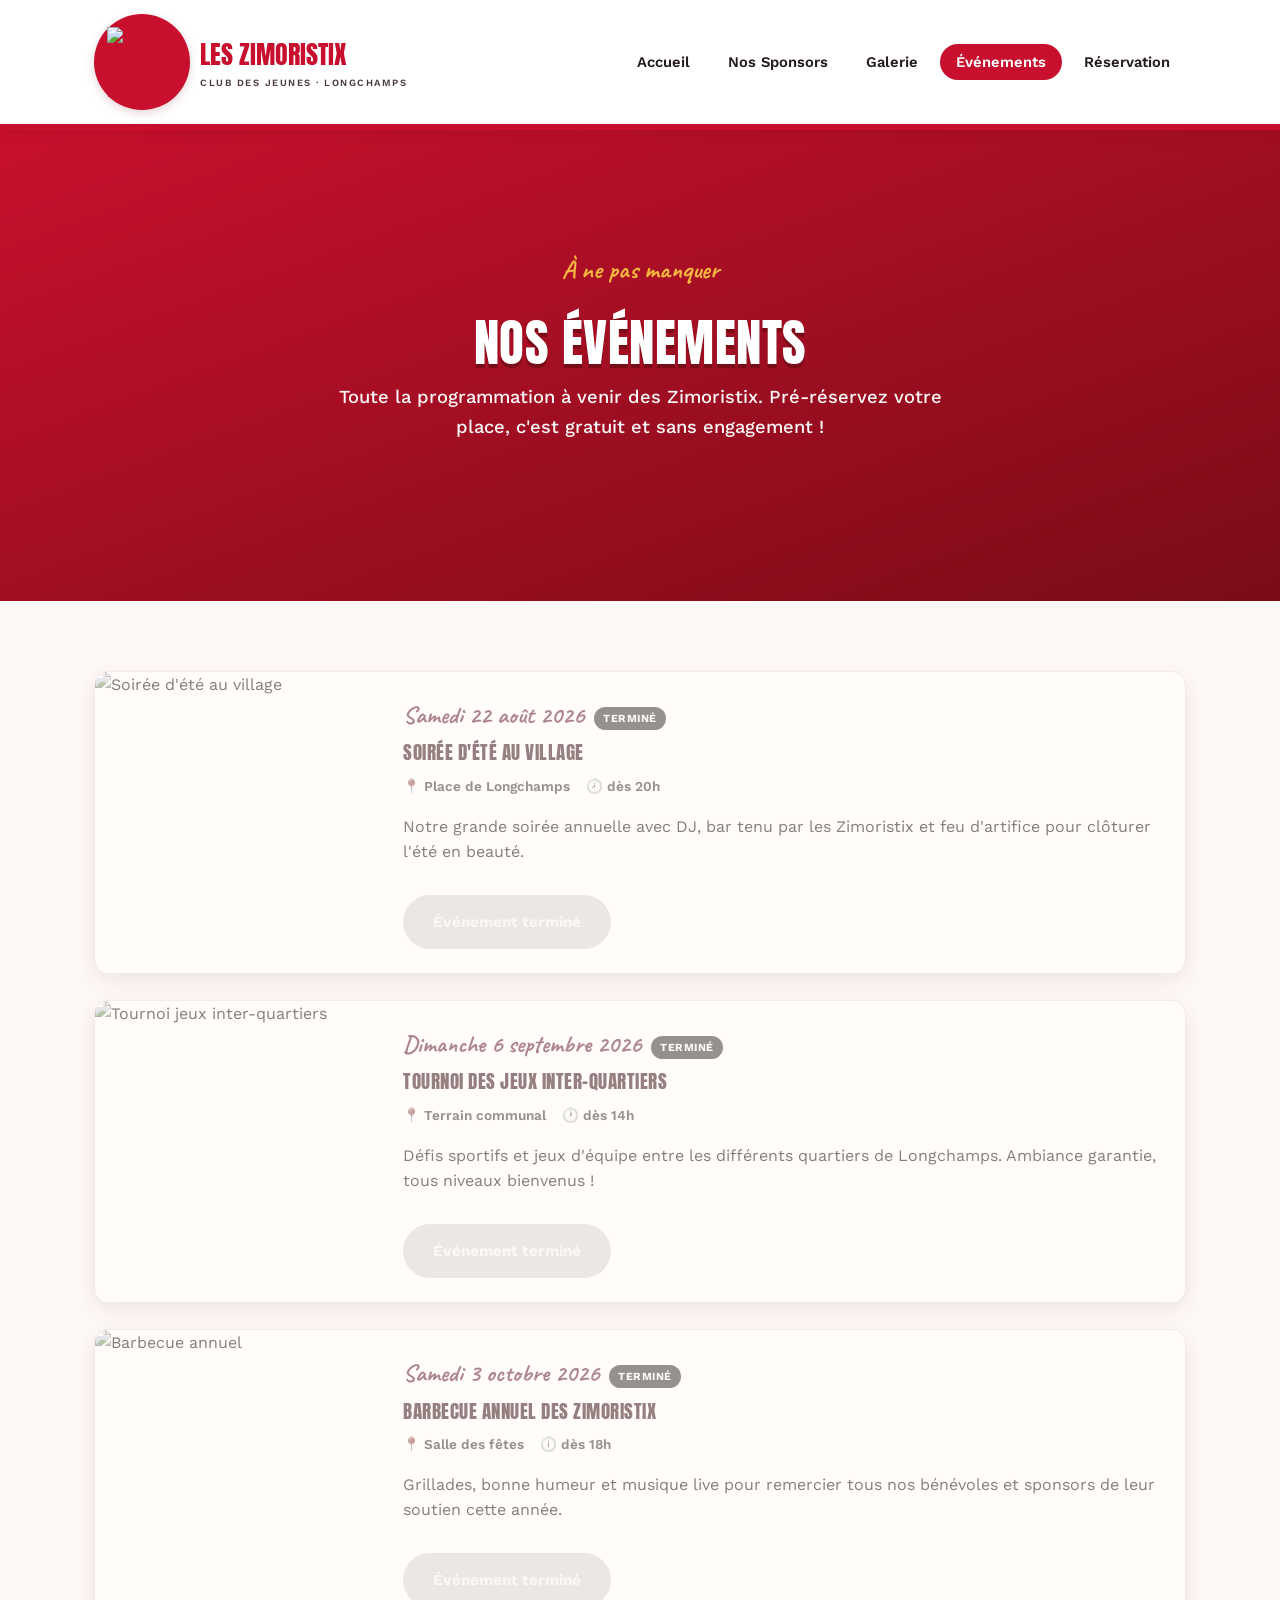
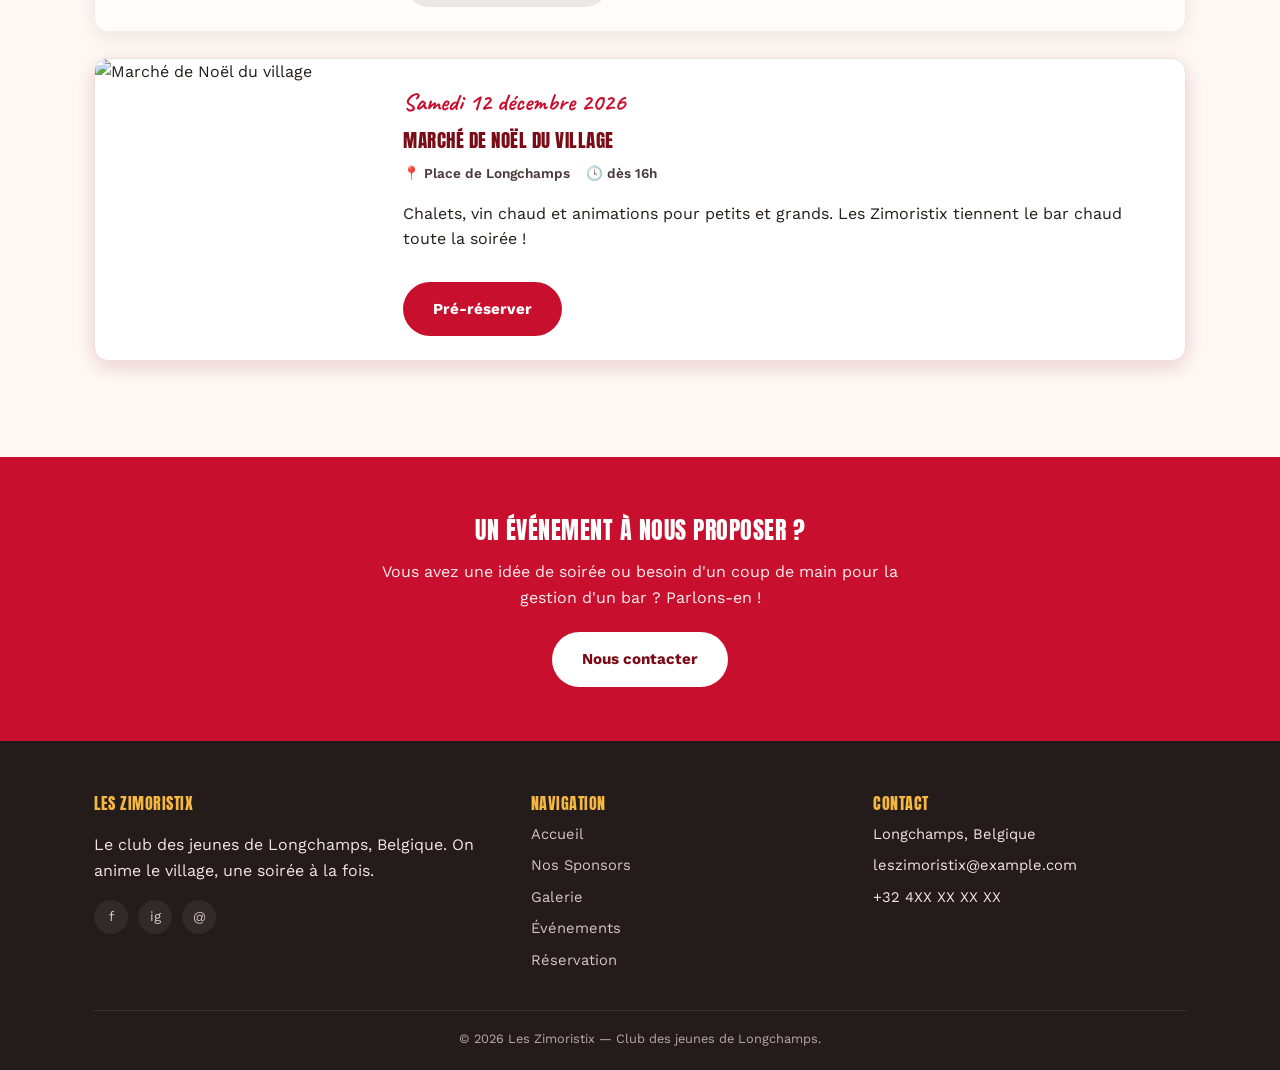
==== commit 0e485341: "Add files via upload" ====
--- a/evenements.html
+++ b/evenements.html
@@ -4,7 +4,7 @@
 <meta charset="UTF-8">
 <meta name="viewport" content="width=device-width, initial-scale=1.0">
 <title>Événements — Les Zimoristix</title>
-<link rel="stylesheet" href="style.css">
+<link rel="stylesheet" href="style.css?v=2">
 <link rel="icon" type="image/png" href="https://i.imgur.com/XbCeOe2.png">
 </head>
 <body>
@@ -44,7 +44,7 @@
     <div class="event-card" data-date="2026-08-22">
       <img src="https://picsum.photos/seed/event-soiree-ete/300/300" alt="Soirée d'été au village">
       <div class="event-body">
-        <span class="event-date">Samedi 22 août 2026<span class="past-badge">Terminé</span></span>
+        <span class="event-date">Samedi 22 août 2026<span class="past-badge" style="display:none;">Terminé</span></span>
         <h3 class="mt-0">Soirée d'été au village</h3>
         <div class="event-meta"><span>📍 Place de Longchamps</span><span>🕗 dès 20h</span></div>
         <p>Notre grande soirée annuelle avec DJ, bar tenu par les Zimoristix et feu d'artifice pour clôturer l'été en beauté.</p>
@@ -55,7 +55,7 @@
     <div class="event-card" data-date="2026-09-06">
       <img src="https://picsum.photos/seed/event-jeux-quartiers/300/300" alt="Tournoi jeux inter-quartiers">
       <div class="event-body">
-        <span class="event-date">Dimanche 6 septembre 2026<span class="past-badge">Terminé</span></span>
+        <span class="event-date">Dimanche 6 septembre 2026<span class="past-badge" style="display:none;">Terminé</span></span>
         <h3 class="mt-0">Tournoi des jeux inter-quartiers</h3>
         <div class="event-meta"><span>📍 Terrain communal</span><span>🕐 dès 14h</span></div>
         <p>Défis sportifs et jeux d'équipe entre les différents quartiers de Longchamps. Ambiance garantie, tous niveaux bienvenus !</p>
@@ -66,7 +66,7 @@
     <div class="event-card" data-date="2026-10-03">
       <img src="https://picsum.photos/seed/event-bbq/300/300" alt="Barbecue annuel">
       <div class="event-body">
-        <span class="event-date">Samedi 3 octobre 2026<span class="past-badge">Terminé</span></span>
+        <span class="event-date">Samedi 3 octobre 2026<span class="past-badge" style="display:none;">Terminé</span></span>
         <h3 class="mt-0">Barbecue annuel des Zimoristix</h3>
         <div class="event-meta"><span>📍 Salle des fêtes</span><span>🕕 dès 18h</span></div>
         <p>Grillades, bonne humeur et musique live pour remercier tous nos bénévoles et sponsors de leur soutien cette année.</p>
@@ -77,7 +77,7 @@
     <div class="event-card" data-date="2026-12-12">
       <img src="https://picsum.photos/seed/event-marche-noel/300/300" alt="Marché de Noël du village">
       <div class="event-body">
-        <span class="event-date">Samedi 12 décembre 2026<span class="past-badge">Terminé</span></span>
+        <span class="event-date">Samedi 12 décembre 2026<span class="past-badge" style="display:none;">Terminé</span></span>
         <h3 class="mt-0">Marché de Noël du village</h3>
         <div class="event-meta"><span>📍 Place de Longchamps</span><span>🕓 dès 16h</span></div>
         <p>Chalets, vin chaud et animations pour petits et grands. Les Zimoristix tiennent le bar chaud toute la soirée !</p>
@@ -135,6 +135,6 @@
   </div>
 </footer>
 
-<script src="script.js"></script>
+<script src="script.js?v=2"></script>
 </body>
 </html>
--- a/style.css
+++ b/style.css
@@ -365,6 +365,39 @@
   font-weight: 600;
 }
 .event-meta span{ margin-right: 16px; }
+
+/* Événement passé : grisé et non cliquable */
+.past-badge{
+  display:none;
+  margin-left: 10px;
+  background: var(--encre-douce);
+  color: var(--blanc-casse);
+  font-family: 'Work Sans', sans-serif;
+  font-size: 0.68rem;
+  font-weight: 700;
+  text-transform: uppercase;
+  letter-spacing: 0.5px;
+  padding: 3px 9px;
+  border-radius: 999px;
+  vertical-align: middle;
+}
+.event-card.past-event{
+  opacity: 0.55;
+  filter: grayscale(65%);
+}
+.event-card.past-event .past-badge{ display: inline-block; }
+.event-card.past-event .btn.disabled{
+  background: #bbb;
+  color: #f2f2f2;
+  cursor: not-allowed;
+  pointer-events: none;
+}
+
+/* Options passées, désactivées dans le formulaire de réservation */
+.form-row select option:disabled{
+  color: #a89a9a;
+  font-style: italic;
+}
 
 /* ---------- Sponsors ---------- */
 .sponsor-card{ text-align:center; }
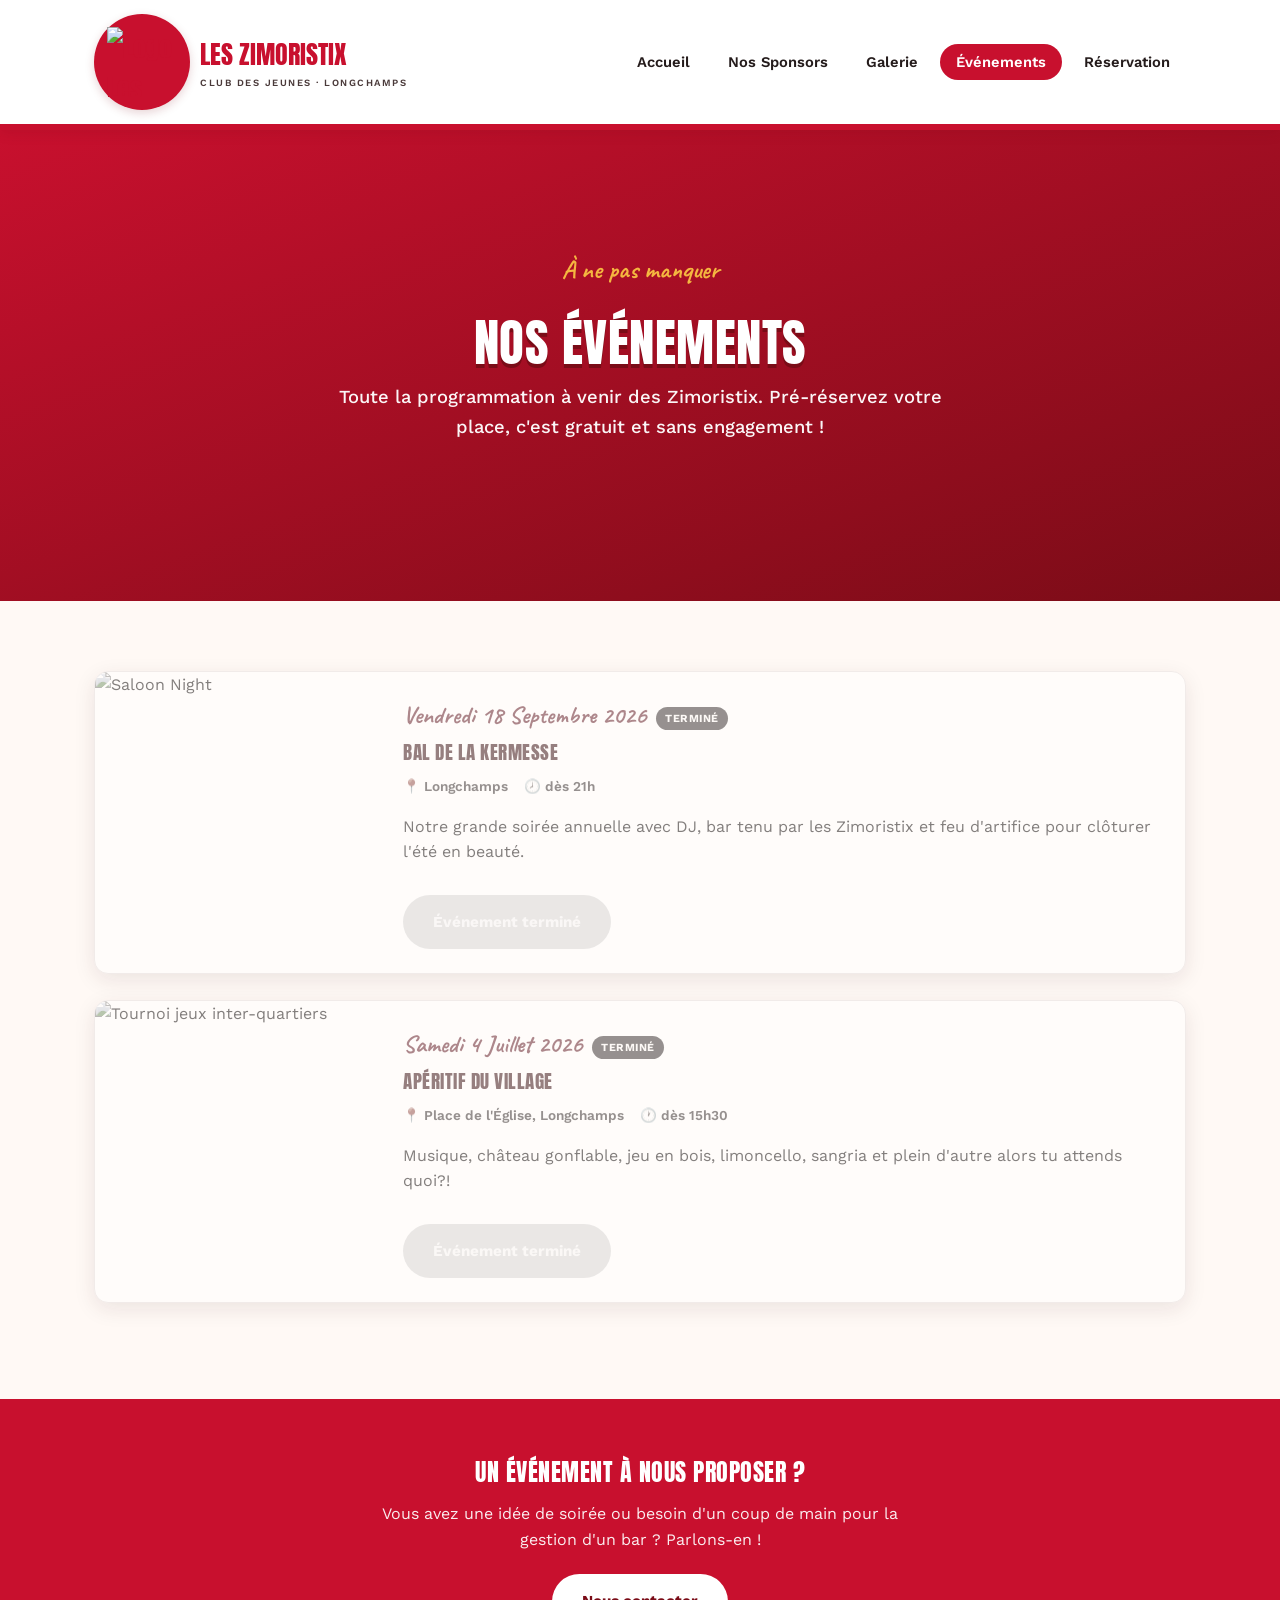
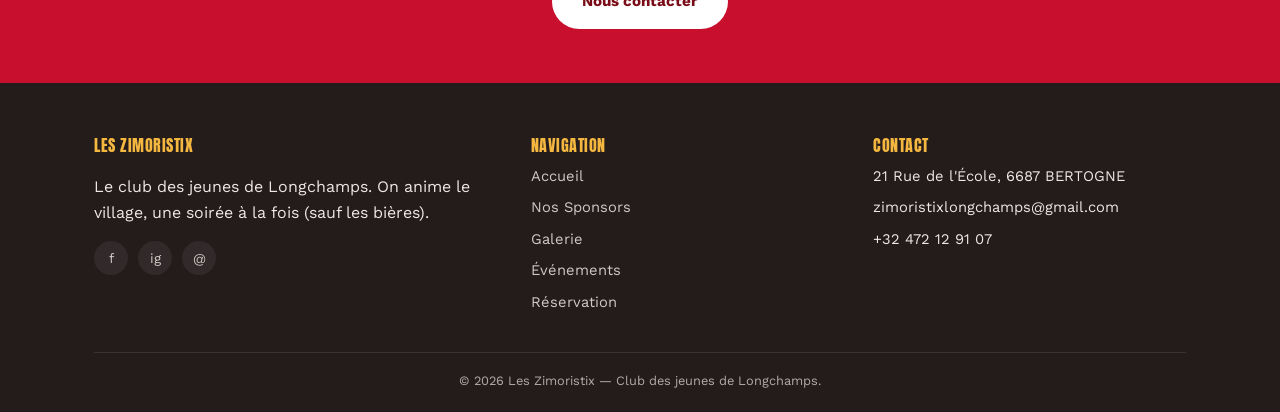
==== commit f09891ab: "Revise events and update footer information Updated event details and added new events while removin" ====
--- a/evenements.html
+++ b/evenements.html
@@ -41,50 +41,28 @@
 <section>
   <div class="container">
 
-    <div class="event-card" data-date="2026-08-22">
-      <img src="https://picsum.photos/seed/event-soiree-ete/300/300" alt="Soirée d'été au village">
+    <div class="event-card" data-date="2026-09-18">
+      <img src="https://i.imgur.com/nrPJ3qL.png" alt="Saloon Night">
       <div class="event-body">
-        <span class="event-date">Samedi 22 août 2026<span class="past-badge" style="display:none;">Terminé</span></span>
-        <h3 class="mt-0">Soirée d'été au village</h3>
-        <div class="event-meta"><span>📍 Place de Longchamps</span><span>🕗 dès 20h</span></div>
+        <span class="event-date">Vendredi 18 Septembre 2026<span class="past-badge" style="display:none;">Terminé</span></span>
+        <h3 class="mt-0">Bal de la Kermesse</h3>
+        <div class="event-meta"><span>📍 Longchamps</span><span>🕗 dès 21h</span></div>
         <p>Notre grande soirée annuelle avec DJ, bar tenu par les Zimoristix et feu d'artifice pour clôturer l'été en beauté.</p>
         <a href="reservation.html" class="btn btn-rouge" style="margin-top:14px;">Pré-réserver</a>
       </div>
     </div>
 
-    <div class="event-card" data-date="2026-09-06">
+    <div class="event-card" data-date="2026-07-04">
       <img src="https://picsum.photos/seed/event-jeux-quartiers/300/300" alt="Tournoi jeux inter-quartiers">
       <div class="event-body">
-        <span class="event-date">Dimanche 6 septembre 2026<span class="past-badge" style="display:none;">Terminé</span></span>
-        <h3 class="mt-0">Tournoi des jeux inter-quartiers</h3>
-        <div class="event-meta"><span>📍 Terrain communal</span><span>🕐 dès 14h</span></div>
-        <p>Défis sportifs et jeux d'équipe entre les différents quartiers de Longchamps. Ambiance garantie, tous niveaux bienvenus !</p>
+        <span class="event-date">Samedi 4 Juillet 2026<span class="past-badge" style="display:none;">Terminé</span></span>
+        <h3 class="mt-0">Apéritif du Village</h3>
+        <div class="event-meta"><span>📍 Place de l'Église, Longchamps</span><span>🕐 dès 15h30</span></div>
+        <p>Musique, château gonflable, jeu en bois, limoncello, sangria et plein d'autre alors tu attends quoi?!</p>
         <a href="reservation.html" class="btn btn-rouge" style="margin-top:14px;">Pré-réserver</a>
       </div>
     </div>
-
-    <div class="event-card" data-date="2026-10-03">
-      <img src="https://picsum.photos/seed/event-bbq/300/300" alt="Barbecue annuel">
-      <div class="event-body">
-        <span class="event-date">Samedi 3 octobre 2026<span class="past-badge" style="display:none;">Terminé</span></span>
-        <h3 class="mt-0">Barbecue annuel des Zimoristix</h3>
-        <div class="event-meta"><span>📍 Salle des fêtes</span><span>🕕 dès 18h</span></div>
-        <p>Grillades, bonne humeur et musique live pour remercier tous nos bénévoles et sponsors de leur soutien cette année.</p>
-        <a href="reservation.html" class="btn btn-rouge" style="margin-top:14px;">Pré-réserver</a>
-      </div>
-    </div>
-
-    <div class="event-card" data-date="2026-12-12">
-      <img src="https://picsum.photos/seed/event-marche-noel/300/300" alt="Marché de Noël du village">
-      <div class="event-body">
-        <span class="event-date">Samedi 12 décembre 2026<span class="past-badge" style="display:none;">Terminé</span></span>
-        <h3 class="mt-0">Marché de Noël du village</h3>
-        <div class="event-meta"><span>📍 Place de Longchamps</span><span>🕓 dès 16h</span></div>
-        <p>Chalets, vin chaud et animations pour petits et grands. Les Zimoristix tiennent le bar chaud toute la soirée !</p>
-        <a href="reservation.html" class="btn btn-rouge" style="margin-top:14px;">Pré-réserver</a>
-      </div>
-    </div>
-
+    
   </div>
 </section>
 
@@ -103,11 +81,11 @@
     <div class="footer-grid">
       <div>
         <h4>Les Zimoristix</h4>
-        <p>Le club des jeunes de Longchamps, Belgique. On anime le village, une soirée à la fois.</p>
+        <p>Le club des jeunes de Longchamps. On anime le village, une soirée à la fois (sauf les bières).</p>
         <div class="socials">
-          <a href="#" aria-label="Facebook">f</a>
-          <a href="#" aria-label="Instagram">ig</a>
-          <a href="#" aria-label="Email">@</a>
+          <a href="https://www.facebook.com/zimoristix.cdjlongchamps.7" aria-label="Facebook">f</a>
+          <a href="https://www.instagram.com/leszimoristix/" aria-label="Instagram">ig</a>
+          <a href="zimoristixlongchamps@gmail.com" aria-label="Email">@</a>
         </div>
       </div>
       <div>
@@ -123,9 +101,9 @@
       <div>
         <h4>Contact</h4>
         <ul>
-          <li>Longchamps, Belgique</li>
-          <li>leszimoristix@example.com</li>
-          <li>+32 4XX XX XX XX</li>
+          <li>21 Rue de l'École, 6687 BERTOGNE</li>
+          <li>zimoristixlongchamps@gmail.com</li>
+          <li>+32 472 12 91 07</li>
         </ul>
       </div>
     </div>
